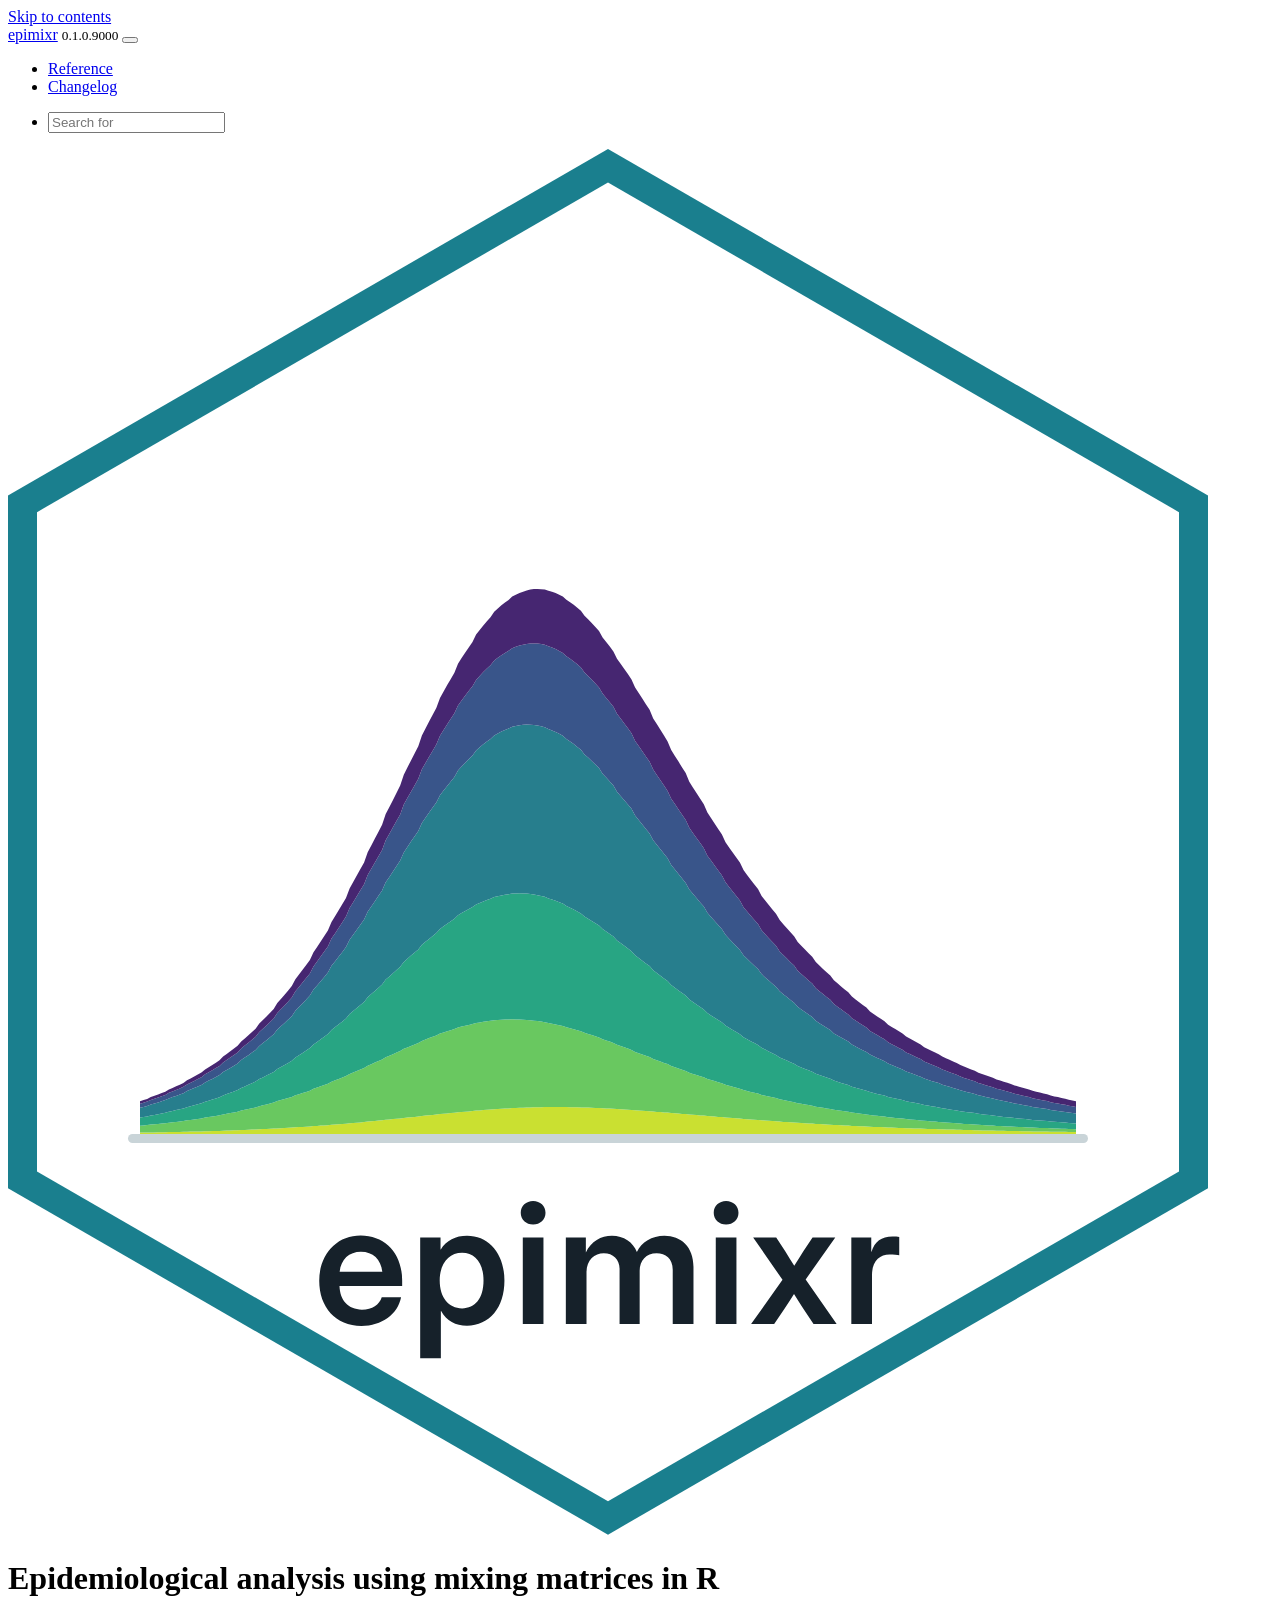
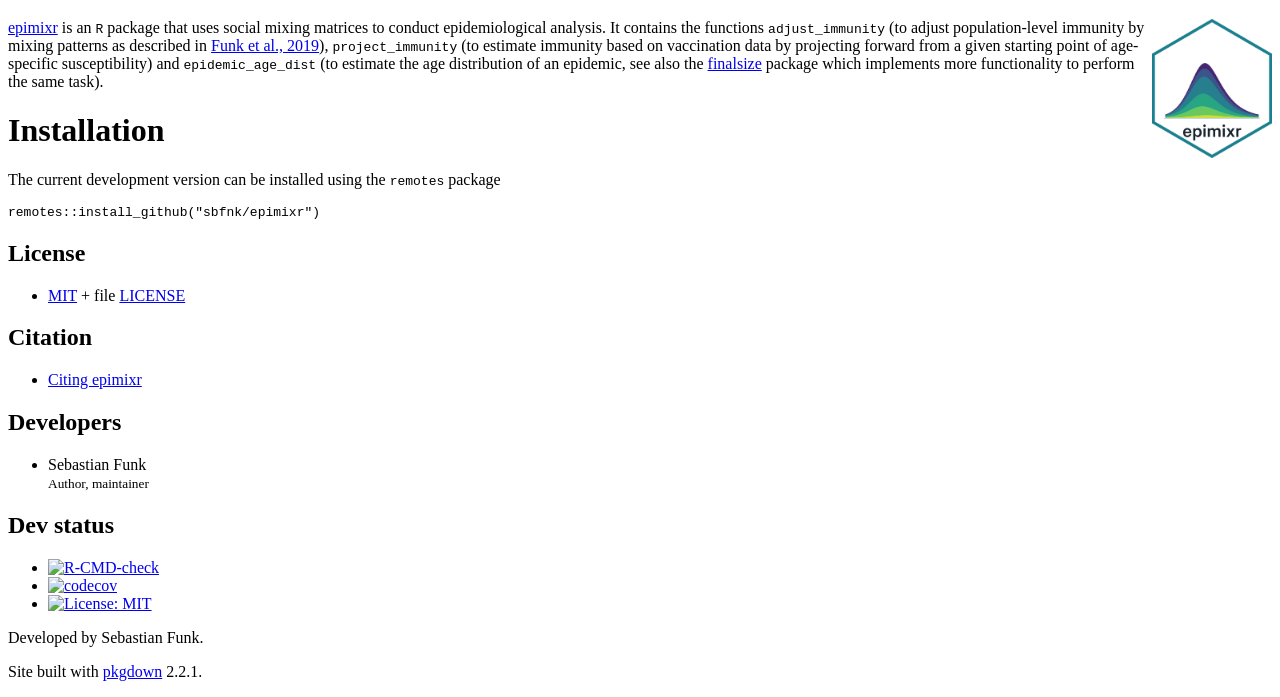
==== index.html @ e204f2f7 "Deploying to gh-pages from @ sbfnk/epimixr@2c91240f148a799f8efbf518a46b89c4b8553437 🚀" ====
<!DOCTYPE html>
<!-- Generated by pkgdown: do not edit by hand --><html lang="en">
<head>
<meta http-equiv="Content-Type" content="text/html; charset=UTF-8">
<meta charset="utf-8">
<meta http-equiv="X-UA-Compatible" content="IE=edge">
<meta name="viewport" content="width=device-width, initial-scale=1, shrink-to-fit=no">
<title>Epidemiological analysis using social mixing matrices • epimixr</title>
<script src="deps/jquery-3.6.0/jquery-3.6.0.min.js"></script><meta name="viewport" content="width=device-width, initial-scale=1, shrink-to-fit=no">
<link href="deps/bootstrap-5.3.8/bootstrap.min.css" rel="stylesheet">
<script src="deps/bootstrap-5.3.8/bootstrap.bundle.min.js"></script><link href="deps/font-awesome-6.5.2/css/all.min.css" rel="stylesheet">
<link href="deps/font-awesome-6.5.2/css/v4-shims.min.css" rel="stylesheet">
<script src="deps/headroom-0.11.0/headroom.min.js"></script><script src="deps/headroom-0.11.0/jQuery.headroom.min.js"></script><script src="deps/bootstrap-toc-1.0.1/bootstrap-toc.min.js"></script><script src="deps/clipboard.js-2.0.11/clipboard.min.js"></script><script src="deps/search-1.0.0/autocomplete.jquery.min.js"></script><script src="deps/search-1.0.0/fuse.min.js"></script><script src="deps/search-1.0.0/mark.min.js"></script><!-- pkgdown --><script src="pkgdown.js"></script><meta property="og:title" content="Epidemiological analysis using social mixing matrices">
<meta name="description" content="Provides methods to conduct epidemiological analysis using social mixing matrices, such as calculating contact-adjusted immunity levels or age distributions of epidemics.">
<meta property="og:description" content="Provides methods to conduct epidemiological analysis using social mixing matrices, such as calculating contact-adjusted immunity levels or age distributions of epidemics.">
<meta property="og:image" content="https://epiforecasts.io/epimixr/logo.svg">
</head>
<body>
    <a href="#main" class="visually-hidden-focusable">Skip to contents</a>


    <nav class="navbar navbar-expand-lg fixed-top bg-light" data-bs-theme="light" aria-label="Site navigation"><div class="container">

    <a class="navbar-brand me-2" href="index.html">epimixr</a>

    <small class="nav-text text-muted me-auto" data-bs-toggle="tooltip" data-bs-placement="bottom" title="">0.1.0.9000</small>


    <button class="navbar-toggler" type="button" data-bs-toggle="collapse" data-bs-target="#navbar" aria-controls="navbar" aria-expanded="false" aria-label="Toggle navigation">
      <span class="navbar-toggler-icon"></span>
    </button>

    <div id="navbar" class="collapse navbar-collapse ms-3">
      <ul class="navbar-nav me-auto">
<li class="nav-item"><a class="nav-link" href="reference/index.html">Reference</a></li>
<li class="nav-item"><a class="nav-link" href="news/index.html">Changelog</a></li>
      </ul>
<ul class="navbar-nav">
<li class="nav-item"><form class="form-inline" role="search">
 <input class="form-control" type="search" name="search-input" id="search-input" autocomplete="off" aria-label="Search site" placeholder="Search for" data-search-index="search.json">
</form></li>
      </ul>
</div>


  </div>
</nav><div class="container template-home">
<div class="row">
  <main id="main" class="col-md-9"><div class="section level1">
<div class="page-header">
<img src="logo.svg" class="logo" alt=""><h1 id="epidemiological-analysis-using-mixing-matrices-in-r">Epidemiological analysis using mixing matrices in R<a class="anchor" aria-label="anchor" href="#epidemiological-analysis-using-mixing-matrices-in-r"></a>
</h1>
</div>
<p><img src="reference/figures/logo.png" align="right" height="139" alt="epimixr logo"></p>
<!-- badges: start -->

<p><a href="https://github.com/sbfnk/epimixr" class="external-link">epimixr</a> is an <code>R</code> package that uses social mixing matrices to conduct epidemiological analysis. It contains the functions <code>adjust_immunity</code> (to adjust population-level immunity by mixing patterns as described in <a href="https://doi.org/10.1186/s12916-019-1413-7" class="external-link">Funk et al., 2019</a>), <code>project_immunity</code> (to estimate immunity based on vaccination data by projecting forward from a given starting point of age-specific susceptibility) and <code>epidemic_age_dist</code> (to estimate the age distribution of an epidemic, see also the <a href="https://epiverse-trace.github.io/finalsize/" class="external-link">finalsize</a> package which implements more functionality to perform the same task).</p>
</div>
<div class="section level1">
<h1 id="installation">Installation<a class="anchor" aria-label="anchor" href="#installation"></a>
</h1>
<p>The current development version can be installed using the <code>remotes</code> package</p>
<div class="sourceCode" id="cb1"><pre class="downlit sourceCode r">
<code class="sourceCode R"><span><span class="fu">remotes</span><span class="fu">::</span><span class="fu">install_github</span><span class="op">(</span><span class="st">"sbfnk/epimixr"</span><span class="op">)</span></span></code></pre></div>
</div>

  </main><aside class="col-md-3"><div class="license">
<h2 data-toc-skip>License</h2>
<ul class="list-unstyled">
<li>
<a href="https://opensource.org/licenses/mit-license.php" class="external-link">MIT</a> + file <a href="LICENSE-text.html">LICENSE</a>
</li>
</ul>
</div>


<div class="citation">
<h2 data-toc-skip>Citation</h2>
<ul class="list-unstyled">
<li><a href="authors.html#citation">Citing epimixr</a></li>
</ul>
</div>

<div class="developers">
<h2 data-toc-skip>Developers</h2>
<ul class="list-unstyled">
<li>Sebastian Funk <br><small class="roles"> Author, maintainer </small>   </li>
</ul>
</div>

<div class="dev-status">
<h2 data-toc-skip>Dev status</h2>
<ul class="list-unstyled">
<li><a href="https://github.com/sbfnk/epimixr/actions/workflows/R-CMD-check.yaml" class="external-link"><img src="https://github.com/sbfnk/epimixr/actions/workflows/R-CMD-check.yaml/badge.svg" alt="R-CMD-check"></a></li>
<li><a href="https://codecov.io/github/sbfnk/epimixr" class="external-link"><img src="https://codecov.io/github/sbfnk/epimixr/branch/main/graph/badge.svg?token=vK4TWfgYo0" alt="codecov"></a></li>
<li><a href="https://opensource.org/licenses/MIT" class="external-link"><img src="https://img.shields.io/badge/License-MIT-yellow.svg" alt="License: MIT"></a></li>
</ul>
</div>

  </aside>
</div>


    <footer><div class="pkgdown-footer-left">
  <p>Developed by Sebastian Funk.</p>
</div>

<div class="pkgdown-footer-right">
  <p>Site built with <a href="https://pkgdown.r-lib.org/" class="external-link">pkgdown</a> 2.2.1.</p>
</div>

    </footer>
</div>





  </body>
</html>
---- deps/font-awesome-6.5.2/css/v4-shims.min.css ----
/*!
 * Font Awesome Free 6.5.2 by @fontawesome - https://fontawesome.com
 * License - https://fontawesome.com/license/free (Icons: CC BY 4.0, Fonts: SIL OFL 1.1, Code: MIT License)
 * Copyright 2024 Fonticons, Inc.
 */
.fa.fa-glass:before{content:"\f000"}.fa.fa-envelope-o{font-family:"Font Awesome 6 Free";font-weight:400}.fa.fa-envelope-o:before{content:"\f0e0"}.fa.fa-star-o{font-family:"Font Awesome 6 Free";font-weight:400}.fa.fa-star-o:before{content:"\f005"}.fa.fa-close:before,.fa.fa-remove:before{content:"\f00d"}.fa.fa-gear:before{content:"\f013"}.fa.fa-trash-o{font-family:"Font Awesome 6 Free";font-weight:400}.fa.fa-trash-o:before{content:"\f2ed"}.fa.fa-home:before{content:"\f015"}.fa.fa-file-o{font-family:"Font Awesome 6 Free";font-weight:400}.fa.fa-file-o:before{content:"\f15b"}.fa.fa-clock-o{font-family:"Font Awesome 6 Free";font-weight:400}.fa.fa-clock-o:before{content:"\f017"}.fa.fa-arrow-circle-o-down{font-family:"Font Awesome 6 Free";font-weight:400}.fa.fa-arrow-circle-o-down:before{content:"\f358"}.fa.fa-arrow-circle-o-up{font-family:"Font Awesome 6 Free";font-weight:400}.fa.fa-arrow-circle-o-up:before{content:"\f35b"}.fa.fa-play-circle-o{font-family:"Font Awesome 6 Free";font-weight:400}.fa.fa-play-circle-o:before{content:"\f144"}.fa.fa-repeat:before,.fa.fa-rotate-right:before{content:"\f01e"}.fa.fa-refresh:before{content:"\f021"}.fa.fa-list-alt{font-family:"Font Awesome 6 Free";font-weight:400}.fa.fa-list-alt:before{content:"\f022"}.fa.fa-dedent:before{content:"\f03b"}.fa.fa-video-camera:before{content:"\f03d"}.fa.fa-picture-o{font-family:"Font Awesome 6 Free";font-weight:400}.fa.fa-picture-o:before{content:"\f03e"}.fa.fa-photo{font-family:"Font Awesome 6 Free";font-weight:400}.fa.fa-photo:before{content:"\f03e"}.fa.fa-image{font-family:"Font Awesome 6 Free";font-weight:400}.fa.fa-image:before{content:"\f03e"}.fa.fa-map-marker:before{content:"\f3c5"}.fa.fa-pencil-square-o{font-family:"Font Awesome 6 Free";font-weight:400}.fa.fa-pencil-square-o:before{content:"\f044"}.fa.fa-edit{font-family:"Font Awesome 6 Free";font-weight:400}.fa.fa-edit:before{content:"\f044"}.fa.fa-share-square-o:before{content:"\f14d"}.fa.fa-check-square-o{font-family:"Font Awesome 6 Free";font-weight:400}.fa.fa-check-square-o:before{content:"\f14a"}.fa.fa-arrows:before{content:"\f0b2"}.fa.fa-times-circle-o{font-family:"Font Awesome 6 Free";font-weight:400}.fa.fa-times-circle-o:before{content:"\f057"}.fa.fa-check-circle-o{font-family:"Font Awesome 6 Free";font-weight:400}.fa.fa-check-circle-o:before{content:"\f058"}.fa.fa-mail-forward:before{content:"\f064"}.fa.fa-expand:before{content:"\f424"}.fa.fa-compress:before{content:"\f422"}.fa.fa-eye,.fa.fa-eye-slash{font-family:"Font Awesome 6 Free";font-weight:400}.fa.fa-warning:before{content:"\f071"}.fa.fa-calendar:before{content:"\f073"}.fa.fa-arrows-v:before{content:"\f338"}.fa.fa-arrows-h:before{content:"\f337"}.fa.fa-bar-chart-o:before,.fa.fa-bar-chart:before{content:"\e0e3"}.fa.fa-twitter-square{font-family:"Font Awesome 6 Brands";font-weight:400}.fa.fa-twitter-square:before{content:"\f081"}.fa.fa-facebook-square{font-family:"Font Awesome 6 Brands";font-weight:400}.fa.fa-facebook-square:before{content:"\f082"}.fa.fa-gears:before{content:"\f085"}.fa.fa-thumbs-o-up{font-family:"Font Awesome 6 Free";font-weight:400}.fa.fa-thumbs-o-up:before{content:"\f164"}.fa.fa-thumbs-o-down{font-family:"Font Awesome 6 Free";font-weight:400}.fa.fa-thumbs-o-down:before{content:"\f165"}.fa.fa-heart-o{font-family:"Font Awesome 6 Free";font-weight:400}.fa.fa-heart-o:before{content:"\f004"}.fa.fa-sign-out:before{content:"\f2f5"}.fa.fa-linkedin-square{font-family:"Font Awesome 6 Brands";font-weight:400}.fa.fa-linkedin-square:before{content:"\f08c"}.fa.fa-thumb-tack:before{content:"\f08d"}.fa.fa-external-link:before{content:"\f35d"}.fa.fa-sign-in:before{content:"\f2f6"}.fa.fa-github-square{font-family:"Font Awesome 6 Brands";font-weight:400}.fa.fa-github-square:before{content:"\f092"}.fa.fa-lemon-o{font-family:"Font Awesome 6 Free";font-weight:400}.fa.fa-lemon-o:before{content:"\f094"}.fa.fa-square-o{font-family:"Font Awesome 6 Free";font-weight:400}.fa.fa-square-o:before{content:"\f0c8"}.fa.fa-bookmark-o{font-family:"Font Awesome 6 Free";font-weight:400}.fa.fa-bookmark-o:before{content:"\f02e"}.fa.fa-facebook,.fa.fa-twitter{font-family:"Font Awesome 6 Brands";font-weight:400}.fa.fa-facebook:before{content:"\f39e"}.fa.fa-facebook-f{font-family:"Font Awesome 6 Brands";font-weight:400}.fa.fa-facebook-f:before{content:"\f39e"}.fa.fa-github{font-family:"Font Awesome 6 Brands";font-weight:400}.fa.fa-credit-card{font-family:"Font Awesome 6 Free";font-weight:400}.fa.fa-feed:before{content:"\f09e"}.fa.fa-hdd-o{font-family:"Font Awesome 6 Free";font-weight:400}.fa.fa-hdd-o:before{content:"\f0a0"}.fa.fa-hand-o-right{font-family:"Font Awesome 6 Free";font-weight:400}.fa.fa-hand-o-right:before{content:"\f0a4"}.fa.fa-hand-o-left{font-family:"Font Awesome 6 Free";font-weight:400}.fa.fa-hand-o-left:before{content:"\f0a5"}.fa.fa-hand-o-up{font-family:"Font Awesome 6 Free";font-weight:400}.fa.fa-hand-o-up:before{content:"\f0a6"}.fa.fa-hand-o-down{font-family:"Font Awesome 6 Free";font-weight:400}.fa.fa-hand-o-down:before{content:"\f0a7"}.fa.fa-globe:before{content:"\f57d"}.fa.fa-tasks:before{content:"\f828"}.fa.fa-arrows-alt:before{content:"\f31e"}.fa.fa-group:before{content:"\f0c0"}.fa.fa-chain:before{content:"\f0c1"}.fa.fa-cut:before{content:"\f0c4"}.fa.fa-files-o{font-family:"Font Awesome 6 Free";font-weight:400}.fa.fa-files-o:before{content:"\f0c5"}.fa.fa-floppy-o{font-family:"Font Awesome 6 Free";font-weight:400}.fa.fa-floppy-o:before{content:"\f0c7"}.fa.fa-save{font-family:"Font Awesome 6 Free";font-weight:400}.fa.fa-save:before{content:"\f0c7"}.fa.fa-navicon:before,.fa.fa-reorder:before{content:"\f0c9"}.fa.fa-magic:before{content:"\e2ca"}.fa.fa-pinterest,.fa.fa-pinterest-square{font-family:"Font Awesome 6 Brands";font-weight:400}.fa.fa-pinterest-square:before{content:"\f0d3"}.fa.fa-google-plus-square{font-family:"Font Awesome 6 Brands";font-weight:400}.fa.fa-google-plus-square:before{content:"\f0d4"}.fa.fa-google-plus{font-family:"Font Awesome 6 Brands";font-weight:400}.fa.fa-google-plus:before{content:"\f0d5"}.fa.fa-money:before{content:"\f3d1"}.fa.fa-unsorted:before{content:"\f0dc"}.fa.fa-sort-desc:before{content:"\f0dd"}.fa.fa-sort-asc:before{content:"\f0de"}.fa.fa-linkedin{font-family:"Font Awesome 6 Brands";font-weight:400}.fa.fa-linkedin:before{content:"\f0e1"}.fa.fa-rotate-left:before{content:"\f0e2"}.fa.fa-legal:before{content:"\f0e3"}.fa.fa-dashboard:before,.fa.fa-tachometer:before{content:"\f625"}.fa.fa-comment-o{font-family:"Font Awesome 6 Free";font-weight:400}.fa.fa-comment-o:before{content:"\f075"}.fa.fa-comments-o{font-family:"Font Awesome 6 Free";font-weight:400}.fa.fa-comments-o:before{content:"\f086"}.fa.fa-flash:before{content:"\f0e7"}.fa.fa-clipboard:before{content:"\f0ea"}.fa.fa-lightbulb-o{font-family:"Font Awesome 6 Free";font-weight:400}.fa.fa-lightbulb-o:before{content:"\f0eb"}.fa.fa-exchange:before{content:"\f362"}.fa.fa-cloud-download:before{content:"\f0ed"}.fa.fa-cloud-upload:before{content:"\f0ee"}.fa.fa-bell-o{font-family:"Font Awesome 6 Free";font-weight:400}.fa.fa-bell-o:before{content:"\f0f3"}.fa.fa-cutlery:before{content:"\f2e7"}.fa.fa-file-text-o{font-family:"Font Awesome 6 Free";font-weight:400}.fa.fa-file-text-o:before{content:"\f15c"}.fa.fa-building-o{font-family:"Font Awesome 6 Free";font-weight:400}.fa.fa-building-o:before{content:"\f1ad"}.fa.fa-hospital-o{font-family:"Font Awesome 6 Free";font-weight:400}.fa.fa-hospital-o:before{content:"\f0f8"}.fa.fa-tablet:before{content:"\f3fa"}.fa.fa-mobile-phone:before,.fa.fa-mobile:before{content:"\f3cd"}.fa.fa-circle-o{font-family:"Font Awesome 6 Free";font-weight:400}.fa.fa-circle-o:before{content:"\f111"}.fa.fa-mail-reply:before{content:"\f3e5"}.fa.fa-github-alt{font-family:"Font Awesome 6 Brands";font-weight:400}.fa.fa-folder-o{font-family:"Font Awesome 6 Free";font-weight:400}.fa.fa-folder-o:before{content:"\f07b"}.fa.fa-folder-open-o{font-family:"Font Awesome 6 Free";font-weight:400}.fa.fa-folder-open-o:before{content:"\f07c"}.fa.fa-smile-o{font-family:"Font Awesome 6 Free";font-weight:400}.fa.fa-smile-o:before{content:"\f118"}.fa.fa-frown-o{font-family:"Font Awesome 6 Free";font-weight:400}.fa.fa-frown-o:before{content:"\f119"}.fa.fa-meh-o{font-family:"Font Awesome 6 Free";font-weight:400}.fa.fa-meh-o:before{content:"\f11a"}.fa.fa-keyboard-o{font-family:"Font Awesome 6 Free";font-weight:400}.fa.fa-keyboard-o:before{content:"\f11c"}.fa.fa-flag-o{font-family:"Font Awesome 6 Free";font-weight:400}.fa.fa-flag-o:before{content:"\f024"}.fa.fa-mail-reply-all:before{content:"\f122"}.fa.fa-star-half-o{font-family:"Font Awesome 6 Free";font-weight:400}.fa.fa-star-half-o:before{content:"\f5c0"}.fa.fa-star-half-empty{font-family:"Font Awesome 6 Free";font-weight:400}.fa.fa-star-half-empty:before{content:"\f5c0"}.fa.fa-star-half-full{font-family:"Font Awesome 6 Free";font-weight:400}.fa.fa-star-half-full:before{content:"\f5c0"}.fa.fa-code-fork:before{content:"\f126"}.fa.fa-chain-broken:before,.fa.fa-unlink:before{content:"\f127"}.fa.fa-calendar-o{font-family:"Font Awesome 6 Free";font-weight:400}.fa.fa-calendar-o:before{content:"\f133"}.fa.fa-css3,.fa.fa-html5,.fa.fa-maxcdn{font-family:"Font Awesome 6 Brands";font-weight:400}.fa.fa-unlock-alt:before{content:"\f09c"}.fa.fa-minus-square-o{font-family:"Font Awesome 6 Free";font-weight:400}.fa.fa-minus-square-o:before{content:"\f146"}.fa.fa-level-up:before{content:"\f3bf"}.fa.fa-level-down:before{content:"\f3be"}.fa.fa-pencil-square:before{content:"\f14b"}.fa.fa-external-link-square:before{content:"\f360"}.fa.fa-compass{font-family:"Font Awesome 6 Free";font-weight:400}.fa.fa-caret-square-o-down{font-family:"Font Awesome 6 Free";font-weight:400}.fa.fa-caret-square-o-down:before{content:"\f150"}.fa.fa-toggle-down{font-family:"Font Awesome 6 Free";font-weight:400}.fa.fa-toggle-down:before{content:"\f150"}.fa.fa-caret-square-o-up{font-family:"Font Awesome 6 Free";font-weight:400}.fa.fa-caret-square-o-up:before{content:"\f151"}.fa.fa-toggle-up{font-family:"Font Awesome 6 Free";font-weight:400}.fa.fa-toggle-up:before{content:"\f151"}.fa.fa-caret-square-o-right{font-family:"Font Awesome 6 Free";font-weight:400}.fa.fa-caret-square-o-right:before{content:"\f152"}.fa.fa-toggle-right{font-family:"Font Awesome 6 Free";font-weight:400}.fa.fa-toggle-right:before{content:"\f152"}.fa.fa-eur:before,.fa.fa-euro:before{content:"\f153"}.fa.fa-gbp:before{content:"\f154"}.fa.fa-dollar:before,.fa.fa-usd:before{content:"\24"}.fa.fa-inr:before,.fa.fa-rupee:before{content:"\e1bc"}.fa.fa-cny:before,.fa.fa-jpy:before,.fa.fa-rmb:before,.fa.fa-yen:before{content:"\f157"}.fa.fa-rouble:before,.fa.fa-rub:before,.fa.fa-ruble:before{content:"\f158"}.fa.fa-krw:before,.fa.fa-won:before{content:"\f159"}.fa.fa-bitcoin,.fa.fa-btc{font-family:"Font Awesome 6 Brands";font-weight:400}.fa.fa-bitcoin:before{content:"\f15a"}.fa.fa-file-text:before{content:"\f15c"}.fa.fa-sort-alpha-asc:before{content:"\f15d"}.fa.fa-sort-alpha-desc:before{content:"\f881"}.fa.fa-sort-amount-asc:before{content:"\f884"}.fa.fa-sort-amount-desc:before{content:"\f160"}.fa.fa-sort-numeric-asc:before{content:"\f162"}.fa.fa-sort-numeric-desc:before{content:"\f886"}.fa.fa-youtube-square{font-family:"Font Awesome 6 Brands";font-weight:400}.fa.fa-youtube-square:before{content:"\f431"}.fa.fa-xing,.fa.fa-xing-square,.fa.fa-youtube{font-family:"Font Awesome 6 Brands";font-weight:400}.fa.fa-xing-square:before{content:"\f169"}.fa.fa-youtube-play{font-family:"Font Awesome 6 Brands";font-weight:400}.fa.fa-youtube-play:before{content:"\f167"}.fa.fa-adn,.fa.fa-bitbucket,.fa.fa-bitbucket-square,.fa.fa-dropbox,.fa.fa-flickr,.fa.fa-instagram,.fa.fa-stack-overflow{font-family:"Font Awesome 6 Brands";font-weight:400}.fa.fa-bitbucket-square:before{content:"\f171"}.fa.fa-tumblr,.fa.fa-tumblr-square{font-family:"Font Awesome 6 Brands";font-weight:400}.fa.fa-tumblr-square:before{content:"\f174"}.fa.fa-long-arrow-down:before{content:"\f309"}.fa.fa-long-arrow-up:before{content:"\f30c"}.fa.fa-long-arrow-left:before{content:"\f30a"}.fa.fa-long-arrow-right:before{content:"\f30b"}.fa.fa-android,.fa.fa-apple,.fa.fa-dribbble,.fa.fa-foursquare,.fa.fa-gittip,.fa.fa-gratipay,.fa.fa-linux,.fa.fa-skype,.fa.fa-trello,.fa.fa-windows{font-family:"Font Awesome 6 Brands";font-weight:400}.fa.fa-gittip:before{content:"\f184"}.fa.fa-sun-o{font-family:"Font Awesome 6 Free";font-weight:400}.fa.fa-sun-o:before{content:"\f185"}.fa.fa-moon-o{font-family:"Font Awesome 6 Free";font-weight:400}.fa.fa-moon-o:before{content:"\f186"}.fa.fa-pagelines,.fa.fa-renren,.fa.fa-stack-exchange,.fa.fa-vk,.fa.fa-weibo{font-family:"Font Awesome 6 Brands";font-weight:400}.fa.fa-arrow-circle-o-right{font-family:"Font Awesome 6 Free";font-weight:400}.fa.fa-arrow-circle-o-right:before{content:"\f35a"}.fa.fa-arrow-circle-o-left{font-family:"Font Awesome 6 Free";font-weight:400}.fa.fa-arrow-circle-o-left:before{content:"\f359"}.fa.fa-caret-square-o-left{font-family:"Font Awesome 6 Free";font-weight:400}.fa.fa-caret-square-o-left:before{content:"\f191"}.fa.fa-toggle-left{font-family:"Font Awesome 6 Free";font-weight:400}.fa.fa-toggle-left:before{content:"\f191"}.fa.fa-dot-circle-o{font-family:"Font Awesome 6 Free";font-weight:400}.fa.fa-dot-circle-o:before{content:"\f192"}.fa.fa-vimeo-square{font-family:"Font Awesome 6 Brands";font-weight:400}.fa.fa-vimeo-square:before{content:"\f194"}.fa.fa-try:before,.fa.fa-turkish-lira:before{content:"\e2bb"}.fa.fa-plus-square-o{font-family:"Font Awesome 6 Free";font-weight:400}.fa.fa-plus-square-o:before{content:"\f0fe"}.fa.fa-openid,.fa.fa-slack,.fa.fa-wordpress{font-family:"Font Awesome 6 Brands";font-weight:400}.fa.fa-bank:before,.fa.fa-institution:before{content:"\f19c"}.fa.fa-mortar-board:before{content:"\f19d"}.fa.fa-google,.fa.fa-reddit,.fa.fa-reddit-square,.fa.fa-yahoo{font-family:"Font Awesome 6 Brands";font-weight:400}.fa.fa-reddit-square:before{content:"\f1a2"}.fa.fa-behance,.fa.fa-behance-square,.fa.fa-delicious,.fa.fa-digg,.fa.fa-drupal,.fa.fa-joomla,.fa.fa-pied-piper-alt,.fa.fa-pied-piper-pp,.fa.fa-stumbleupon,.fa.fa-stumbleupon-circle{font-family:"Font Awesome 6 Brands";font-weight:400}.fa.fa-behance-square:before{content:"\f1b5"}.fa.fa-steam,.fa.fa-steam-square{font-family:"Font Awesome 6 Brands";font-weight:400}.fa.fa-steam-square:before{content:"\f1b7"}.fa.fa-automobile:before{content:"\f1b9"}.fa.fa-cab:before{content:"\f1ba"}.fa.fa-deviantart,.fa.fa-soundcloud,.fa.fa-spotify{font-family:"Font Awesome 6 Brands";font-weight:400}.fa.fa-file-pdf-o{font-family:"Font Awesome 6 Free";font-weight:400}.fa.fa-file-pdf-o:before{content:"\f1c1"}.fa.fa-file-word-o{font-family:"Font Awesome 6 Free";font-weight:400}.fa.fa-file-word-o:before{content:"\f1c2"}.fa.fa-file-excel-o{font-family:"Font Awesome 6 Free";font-weight:400}.fa.fa-file-excel-o:before{content:"\f1c3"}.fa.fa-file-powerpoint-o{font-family:"Font Awesome 6 Free";font-weight:400}.fa.fa-file-powerpoint-o:before{content:"\f1c4"}.fa.fa-file-image-o{font-family:"Font Awesome 6 Free";font-weight:400}.fa.fa-file-image-o:before{content:"\f1c5"}.fa.fa-file-photo-o{font-family:"Font Awesome 6 Free";font-weight:400}.fa.fa-file-photo-o:before{content:"\f1c5"}.fa.fa-file-picture-o{font-family:"Font Awesome 6 Free";font-weight:400}.fa.fa-file-picture-o:before{content:"\f1c5"}.fa.fa-file-archive-o{font-family:"Font Awesome 6 Free";font-weight:400}.fa.fa-file-archive-o:before{content:"\f1c6"}.fa.fa-file-zip-o{font-family:"Font Awesome 6 Free";font-weight:400}.fa.fa-file-zip-o:before{content:"\f1c6"}.fa.fa-file-audio-o{font-family:"Font Awesome 6 Free";font-weight:400}.fa.fa-file-audio-o:before{content:"\f1c7"}.fa.fa-file-sound-o{font-family:"Font Awesome 6 Free";font-weight:400}.fa.fa-file-sound-o:before{content:"\f1c7"}.fa.fa-file-video-o{font-family:"Font Awesome 6 Free";font-weight:400}.fa.fa-file-video-o:before{content:"\f1c8"}.fa.fa-file-movie-o{font-family:"Font Awesome 6 Free";font-weight:400}.fa.fa-file-movie-o:before{content:"\f1c8"}.fa.fa-file-code-o{font-family:"Font Awesome 6 Free";font-weight:400}.fa.fa-file-code-o:before{content:"\f1c9"}.fa.fa-codepen,.fa.fa-jsfiddle,.fa.fa-vine{font-family:"Font Awesome 6 Brands";font-weight:400}.fa.fa-life-bouy:before,.fa.fa-life-buoy:before,.fa.fa-life-saver:before,.fa.fa-support:before{content:"\f1cd"}.fa.fa-circle-o-notch:before{content:"\f1ce"}.fa.fa-ra,.fa.fa-rebel{font-family:"Font Awesome 6 Brands";font-weight:400}.fa.fa-ra:before{content:"\f1d0"}.fa.fa-resistance{font-family:"Font Awesome 6 Brands";font-weight:400}.fa.fa-resistance:before{content:"\f1d0"}.fa.fa-empire,.fa.fa-ge{font-family:"Font Awesome 6 Brands";font-weight:400}.fa.fa-ge:before{content:"\f1d1"}.fa.fa-git-square{font-family:"Font Awesome 6 Brands";font-weight:400}.fa.fa-git-square:before{content:"\f1d2"}.fa.fa-git,.fa.fa-hacker-news,.fa.fa-y-combinator-square{font-family:"Font Awesome 6 Brands";font-weight:400}.fa.fa-y-combinator-square:before{content:"\f1d4"}.fa.fa-yc-square{font-family:"Font Awesome 6 Brands";font-weight:400}.fa.fa-yc-square:before{content:"\f1d4"}.fa.fa-qq,.fa.fa-tencent-weibo,.fa.fa-wechat,.fa.fa-weixin{font-family:"Font Awesome 6 Brands";font-weight:400}.fa.fa-wechat:before{content:"\f1d7"}.fa.fa-send:before{content:"\f1d8"}.fa.fa-paper-plane-o{font-family:"Font Awesome 6 Free";font-weight:400}.fa.fa-paper-plane-o:before{content:"\f1d8"}.fa.fa-send-o{font-family:"Font Awesome 6 Free";font-weight:400}.fa.fa-send-o:before{content:"\f1d8"}.fa.fa-circle-thin{font-family:"Font Awesome 6 Free";font-weight:400}.fa.fa-circle-thin:before{content:"\f111"}.fa.fa-header:before{content:"\f1dc"}.fa.fa-futbol-o{font-family:"Font Awesome 6 Free";font-weight:400}.fa.fa-futbol-o:before{content:"\f1e3"}.fa.fa-soccer-ball-o{font-family:"Font Awesome 6 Free";font-weight:400}.fa.fa-soccer-ball-o:before{content:"\f1e3"}.fa.fa-slideshare,.fa.fa-twitch,.fa.fa-yelp{font-family:"Font Awesome 6 Brands";font-weight:400}.fa.fa-newspaper-o{font-family:"Font Awesome 6 Free";font-weight:400}.fa.fa-newspaper-o:before{content:"\f1ea"}.fa.fa-cc-amex,.fa.fa-cc-discover,.fa.fa-cc-mastercard,.fa.fa-cc-paypal,.fa.fa-cc-stripe,.fa.fa-cc-visa,.fa.fa-google-wallet,.fa.fa-paypal{font-family:"Font Awesome 6 Brands";font-weight:400}.fa.fa-bell-slash-o{font-family:"Font Awesome 6 Free";font-weight:400}.fa.fa-bell-slash-o:before{content:"\f1f6"}.fa.fa-trash:before{content:"\f2ed"}.fa.fa-copyright{font-family:"Font Awesome 6 Free";font-weight:400}.fa.fa-eyedropper:before{content:"\f1fb"}.fa.fa-area-chart:before{content:"\f1fe"}.fa.fa-pie-chart:before{content:"\f200"}.fa.fa-line-chart:before{content:"\f201"}.fa.fa-lastfm,.fa.fa-lastfm-square{font-family:"Font Awesome 6 Brands";font-weight:400}.fa.fa-lastfm-square:before{content:"\f203"}.fa.fa-angellist,.fa.fa-ioxhost{font-family:"Font Awesome 6 Brands";font-weight:400}.fa.fa-cc{font-family:"Font Awesome 6 Free";font-weight:400}.fa.fa-cc:before{content:"\f20a"}.fa.fa-ils:before,.fa.fa-shekel:before,.fa.fa-sheqel:before{content:"\f20b"}.fa.fa-buysellads,.fa.fa-connectdevelop,.fa.fa-dashcube,.fa.fa-forumbee,.fa.fa-leanpub,.fa.fa-sellsy,.fa.fa-shirtsinbulk,.fa.fa-simplybuilt,.fa.fa-skyatlas{font-family:"Font Awesome 6 Brands";font-weight:400}.fa.fa-diamond{font-family:"Font Awesome 6 Free";font-weight:400}.fa.fa-diamond:before{content:"\f3a5"}.fa.fa-intersex:before,.fa.fa-transgender:before{content:"\f224"}.fa.fa-transgender-alt:before{content:"\f225"}.fa.fa-facebook-official{font-family:"Font Awesome 6 Brands";font-weight:400}.fa.fa-facebook-official:before{content:"\f09a"}.fa.fa-pinterest-p,.fa.fa-whatsapp{font-family:"Font Awesome 6 Brands";font-weight:400}.fa.fa-hotel:before{content:"\f236"}.fa.fa-medium,.fa.fa-viacoin,.fa.fa-y-combinator,.fa.fa-yc{font-family:"Font Awesome 6 Brands";font-weight:400}.fa.fa-yc:before{content:"\f23b"}.fa.fa-expeditedssl,.fa.fa-opencart,.fa.fa-optin-monster{font-family:"Font Awesome 6 Brands";font-weight:400}.fa.fa-battery-4:before,.fa.fa-battery:before{content:"\f240"}.fa.fa-battery-3:before{content:"\f241"}.fa.fa-battery-2:before{content:"\f242"}.fa.fa-battery-1:before{content:"\f243"}.fa.fa-battery-0:before{content:"\f244"}.fa.fa-object-group,.fa.fa-object-ungroup,.fa.fa-sticky-note-o{font-family:"Font Awesome 6 Free";font-weight:400}.fa.fa-sticky-note-o:before{content:"\f249"}.fa.fa-cc-diners-club,.fa.fa-cc-jcb{font-family:"Font Awesome 6 Brands";font-weight:400}.fa.fa-clone{font-family:"Font Awesome 6 Free";font-weight:400}.fa.fa-hourglass-o:before{content:"\f254"}.fa.fa-hourglass-1:before{content:"\f251"}.fa.fa-hourglass-2:before{content:"\f252"}.fa.fa-hourglass-3:before{content:"\f253"}.fa.fa-hand-rock-o{font-family:"Font Awesome 6 Free";font-weight:400}.fa.fa-hand-rock-o:before{content:"\f255"}.fa.fa-hand-grab-o{font-family:"Font Awesome 6 Free";font-weight:400}.fa.fa-hand-grab-o:before{content:"\f255"}.fa.fa-hand-paper-o{font-family:"Font Awesome 6 Free";font-weight:400}.fa.fa-hand-paper-o:before{content:"\f256"}.fa.fa-hand-stop-o{font-family:"Font Awesome 6 Free";font-weight:400}.fa.fa-hand-stop-o:before{content:"\f256"}.fa.fa-hand-scissors-o{font-family:"Font Awesome 6 Free";font-weight:400}.fa.fa-hand-scissors-o:before{content:"\f257"}.fa.fa-hand-lizard-o{font-family:"Font Awesome 6 Free";font-weight:400}.fa.fa-hand-lizard-o:before{content:"\f258"}.fa.fa-hand-spock-o{font-family:"Font Awesome 6 Free";font-weight:400}.fa.fa-hand-spock-o:before{content:"\f259"}.fa.fa-hand-pointer-o{font-family:"Font Awesome 6 Free";font-weight:400}.fa.fa-hand-pointer-o:before{content:"\f25a"}.fa.fa-hand-peace-o{font-family:"Font Awesome 6 Free";font-weight:400}.fa.fa-hand-peace-o:before{content:"\f25b"}.fa.fa-registered{font-family:"Font Awesome 6 Free";font-weight:400}.fa.fa-creative-commons,.fa.fa-gg,.fa.fa-gg-circle,.fa.fa-odnoklassniki,.fa.fa-odnoklassniki-square{font-family:"Font Awesome 6 Brands";font-weight:400}.fa.fa-odnoklassniki-square:before{content:"\f264"}.fa.fa-chrome,.fa.fa-firefox,.fa.fa-get-pocket,.fa.fa-internet-explorer,.fa.fa-opera,.fa.fa-safari,.fa.fa-wikipedia-w{font-family:"Font Awesome 6 Brands";font-weight:400}.fa.fa-television:before{content:"\f26c"}.fa.fa-500px,.fa.fa-amazon,.fa.fa-contao{font-family:"Font Awesome 6 Brands";font-weight:400}.fa.fa-calendar-plus-o{font-family:"Font Awesome 6 Free";font-weight:400}.fa.fa-calendar-plus-o:before{content:"\f271"}.fa.fa-calendar-minus-o{font-family:"Font Awesome 6 Free";font-weight:400}.fa.fa-calendar-minus-o:before{content:"\f272"}.fa.fa-calendar-times-o{font-family:"Font Awesome 6 Free";font-weight:400}.fa.fa-calendar-times-o:before{content:"\f273"}.fa.fa-calendar-check-o{font-family:"Font Awesome 6 Free";font-weight:400}.fa.fa-calendar-check-o:before{content:"\f274"}.fa.fa-map-o{font-family:"Font Awesome 6 Free";font-weight:400}.fa.fa-map-o:before{content:"\f279"}.fa.fa-commenting:before{content:"\f4ad"}.fa.fa-commenting-o{font-family:"Font Awesome 6 Free";font-weight:400}.fa.fa-commenting-o:before{content:"\f4ad"}.fa.fa-houzz,.fa.fa-vimeo{font-family:"Font Awesome 6 Brands";font-weight:400}.fa.fa-vimeo:before{content:"\f27d"}.fa.fa-black-tie,.fa.fa-edge,.fa.fa-fonticons,.fa.fa-reddit-alien{font-family:"Font Awesome 6 Brands";font-weight:400}.fa.fa-credit-card-alt:before{content:"\f09d"}.fa.fa-codiepie,.fa.fa-fort-awesome,.fa.fa-mixcloud,.fa.fa-modx,.fa.fa-product-hunt,.fa.fa-scribd,.fa.fa-usb{font-family:"Font Awesome 6 Brands";font-weight:400}.fa.fa-pause-circle-o{font-family:"Font Awesome 6 Free";font-weight:400}.fa.fa-pause-circle-o:before{content:"\f28b"}.fa.fa-stop-circle-o{font-family:"Font Awesome 6 Free";font-weight:400}.fa.fa-stop-circle-o:before{content:"\f28d"}.fa.fa-bluetooth,.fa.fa-bluetooth-b,.fa.fa-envira,.fa.fa-gitlab,.fa.fa-wheelchair-alt,.fa.fa-wpbeginner,.fa.fa-wpforms{font-family:"Font Awesome 6 Brands";font-weight:400}.fa.fa-wheelchair-alt:before{content:"\f368"}.fa.fa-question-circle-o{font-family:"Font Awesome 6 Free";font-weight:400}.fa.fa-question-circle-o:before{content:"\f059"}.fa.fa-volume-control-phone:before{content:"\f2a0"}.fa.fa-asl-interpreting:before{content:"\f2a3"}.fa.fa-deafness:before,.fa.fa-hard-of-hearing:before{content:"\f2a4"}.fa.fa-glide,.fa.fa-glide-g{font-family:"Font Awesome 6 Brands";font-weight:400}.fa.fa-signing:before{content:"\f2a7"}.fa.fa-viadeo,.fa.fa-viadeo-square{font-family:"Font Awesome 6 Brands";font-weight:400}.fa.fa-viadeo-square:before{content:"\f2aa"}.fa.fa-snapchat,.fa.fa-snapchat-ghost{font-family:"Font Awesome 6 Brands";font-weight:400}.fa.fa-snapchat-ghost:before{content:"\f2ab"}.fa.fa-snapchat-square{font-family:"Font Awesome 6 Brands";font-weight:400}.fa.fa-snapchat-square:before{content:"\f2ad"}.fa.fa-first-order,.fa.fa-google-plus-official,.fa.fa-pied-piper,.fa.fa-themeisle,.fa.fa-yoast{font-family:"Font Awesome 6 Brands";font-weight:400}.fa.fa-google-plus-official:before{content:"\f2b3"}.fa.fa-google-plus-circle{font-family:"Font Awesome 6 Brands";font-weight:400}.fa.fa-google-plus-circle:before{content:"\f2b3"}.fa.fa-fa,.fa.fa-font-awesome{font-family:"Font Awesome 6 Brands";font-weight:400}.fa.fa-fa:before{content:"\f2b4"}.fa.fa-handshake-o{font-family:"Font Awesome 6 Free";font-weight:400}.fa.fa-handshake-o:before{content:"\f2b5"}.fa.fa-envelope-open-o{font-family:"Font Awesome 6 Free";font-weight:400}.fa.fa-envelope-open-o:before{content:"\f2b6"}.fa.fa-linode{font-family:"Font Awesome 6 Brands";font-weight:400}.fa.fa-address-book-o{font-family:"Font Awesome 6 Free";font-weight:400}.fa.fa-address-book-o:before{content:"\f2b9"}.fa.fa-vcard:before{content:"\f2bb"}.fa.fa-address-card-o{font-family:"Font Awesome 6 Free";font-weight:400}.fa.fa-address-card-o:before{content:"\f2bb"}.fa.fa-vcard-o{font-family:"Font Awesome 6 Free";font-weight:400}.fa.fa-vcard-o:before{content:"\f2bb"}.fa.fa-user-circle-o{font-family:"Font Awesome 6 Free";font-weight:400}.fa.fa-user-circle-o:before{content:"\f2bd"}.fa.fa-user-o{font-family:"Font Awesome 6 Free";font-weight:400}.fa.fa-user-o:before{content:"\f007"}.fa.fa-id-badge{font-family:"Font Awesome 6 Free";font-weight:400}.fa.fa-drivers-license:before{content:"\f2c2"}.fa.fa-id-card-o{font-family:"Font Awesome 6 Free";font-weight:400}.fa.fa-id-card-o:before{content:"\f2c2"}.fa.fa-drivers-license-o{font-family:"Font Awesome 6 Free";font-weight:400}.fa.fa-drivers-license-o:before{content:"\f2c2"}.fa.fa-free-code-camp,.fa.fa-quora,.fa.fa-telegram{font-family:"Font Awesome 6 Brands";font-weight:400}.fa.fa-thermometer-4:before,.fa.fa-thermometer:before{content:"\f2c7"}.fa.fa-thermometer-3:before{content:"\f2c8"}.fa.fa-thermometer-2:before{content:"\f2c9"}.fa.fa-thermometer-1:before{content:"\f2ca"}.fa.fa-thermometer-0:before{content:"\f2cb"}.fa.fa-bathtub:before,.fa.fa-s15:before{content:"\f2cd"}.fa.fa-window-maximize,.fa.fa-window-restore{font-family:"Font Awesome 6 Free";font-weight:400}.fa.fa-times-rectangle:before{content:"\f410"}.fa.fa-window-close-o{font-family:"Font Awesome 6 Free";font-weight:400}.fa.fa-window-close-o:before{content:"\f410"}.fa.fa-times-rectangle-o{font-family:"Font Awesome 6 Free";font-weight:400}.fa.fa-times-rectangle-o:before{content:"\f410"}.fa.fa-bandcamp,.fa.fa-eercast,.fa.fa-etsy,.fa.fa-grav,.fa.fa-imdb,.fa.fa-ravelry{font-family:"Font Awesome 6 Brands";font-weight:400}.fa.fa-eercast:before{content:"\f2da"}.fa.fa-snowflake-o{font-family:"Font Awesome 6 Free";font-weight:400}.fa.fa-snowflake-o:before{content:"\f2dc"}.fa.fa-meetup,.fa.fa-superpowers,.fa.fa-wpexplorer{font-family:"Font Awesome 6 Brands";font-weight:400}
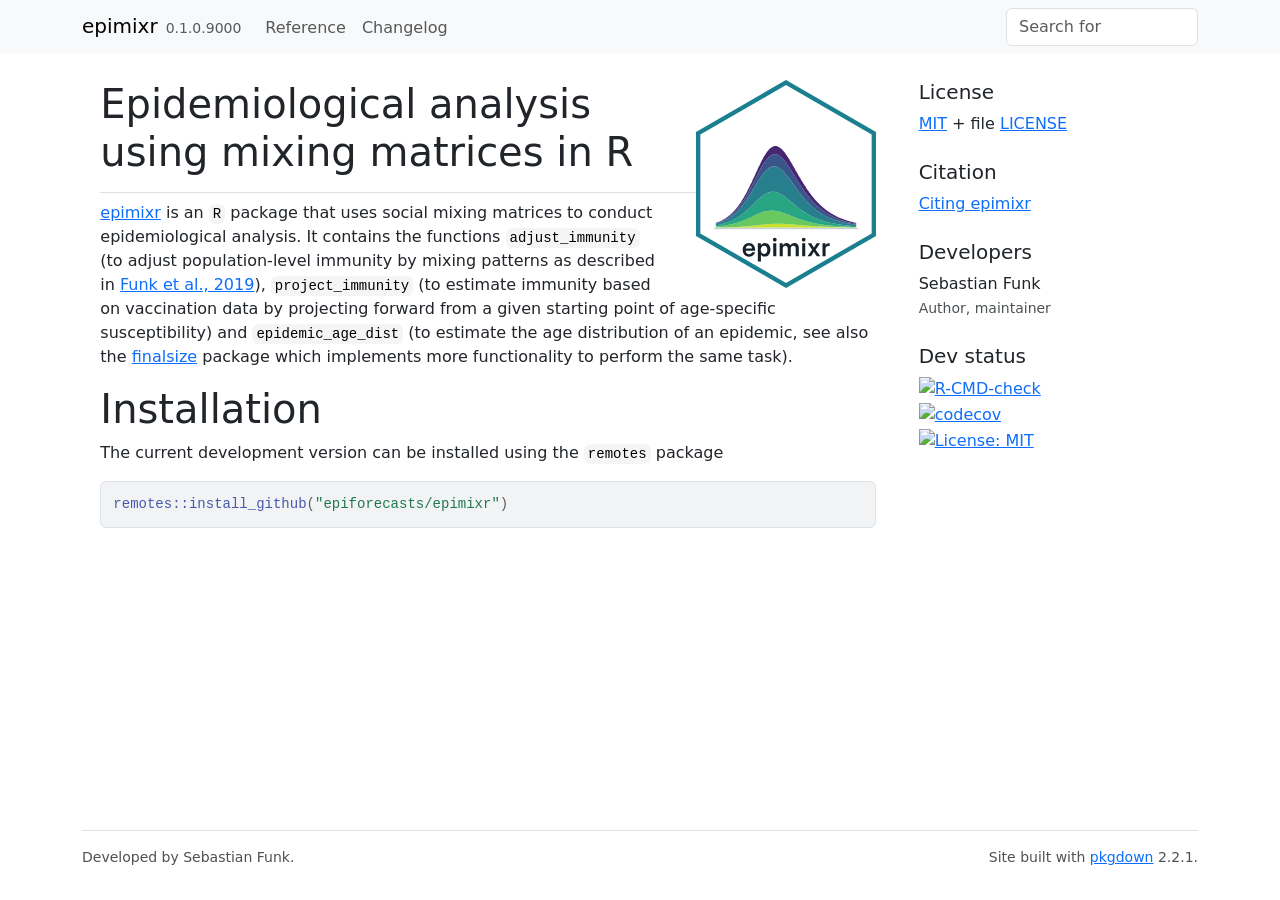
==== commit e551bab4: "Deploying to gh-pages from @ epiforecasts/epimixr@4c455da544014a4401e6cda50227d2e1470d2846 🚀" ====
--- a/index.html
+++ b/index.html
@@ -48,20 +48,19 @@
 <div class="row">
   <main id="main" class="col-md-9"><div class="section level1">
 <div class="page-header">
-<img src="logo.svg" class="logo" alt=""><h1 id="epidemiological-analysis-using-mixing-matrices-in-r">Epidemiological analysis using mixing matrices in R<a class="anchor" aria-label="anchor" href="#epidemiological-analysis-using-mixing-matrices-in-r"></a>
+<img src="logo.svg" class="logo" alt=""><h1 id="epidemiological-analysis-using-mixing-matrices-in-r-">Epidemiological analysis using mixing matrices in R <a class="anchor" aria-label="anchor" href="#epidemiological-analysis-using-mixing-matrices-in-r-"></a>
 </h1>
 </div>
-<p><img src="reference/figures/logo.png" align="right" height="139" alt="epimixr logo"></p>
 <!-- badges: start -->
 
-<p><a href="https://github.com/sbfnk/epimixr" class="external-link">epimixr</a> is an <code>R</code> package that uses social mixing matrices to conduct epidemiological analysis. It contains the functions <code>adjust_immunity</code> (to adjust population-level immunity by mixing patterns as described in <a href="https://doi.org/10.1186/s12916-019-1413-7" class="external-link">Funk et al., 2019</a>), <code>project_immunity</code> (to estimate immunity based on vaccination data by projecting forward from a given starting point of age-specific susceptibility) and <code>epidemic_age_dist</code> (to estimate the age distribution of an epidemic, see also the <a href="https://epiverse-trace.github.io/finalsize/" class="external-link">finalsize</a> package which implements more functionality to perform the same task).</p>
+<p><a href="https://github.com/epiforecasts/epimixr" class="external-link">epimixr</a> is an <code>R</code> package that uses social mixing matrices to conduct epidemiological analysis. It contains the functions <code>adjust_immunity</code> (to adjust population-level immunity by mixing patterns as described in <a href="https://doi.org/10.1186/s12916-019-1413-7" class="external-link">Funk et al., 2019</a>), <code>project_immunity</code> (to estimate immunity based on vaccination data by projecting forward from a given starting point of age-specific susceptibility) and <code>epidemic_age_dist</code> (to estimate the age distribution of an epidemic, see also the <a href="https://epiverse-trace.github.io/finalsize/" class="external-link">finalsize</a> package which implements more functionality to perform the same task).</p>
 </div>
 <div class="section level1">
 <h1 id="installation">Installation<a class="anchor" aria-label="anchor" href="#installation"></a>
 </h1>
 <p>The current development version can be installed using the <code>remotes</code> package</p>
 <div class="sourceCode" id="cb1"><pre class="downlit sourceCode r">
-<code class="sourceCode R"><span><span class="fu">remotes</span><span class="fu">::</span><span class="fu">install_github</span><span class="op">(</span><span class="st">"sbfnk/epimixr"</span><span class="op">)</span></span></code></pre></div>
+<code class="sourceCode R"><span><span class="fu">remotes</span><span class="fu">::</span><span class="fu">install_github</span><span class="op">(</span><span class="st">"epiforecasts/epimixr"</span><span class="op">)</span></span></code></pre></div>
 </div>
 
   </main><aside class="col-md-3"><div class="license">
@@ -91,8 +90,8 @@
 <div class="dev-status">
 <h2 data-toc-skip>Dev status</h2>
 <ul class="list-unstyled">
-<li><a href="https://github.com/sbfnk/epimixr/actions/workflows/R-CMD-check.yaml" class="external-link"><img src="https://github.com/sbfnk/epimixr/actions/workflows/R-CMD-check.yaml/badge.svg" alt="R-CMD-check"></a></li>
-<li><a href="https://codecov.io/github/sbfnk/epimixr" class="external-link"><img src="https://codecov.io/github/sbfnk/epimixr/branch/main/graph/badge.svg?token=vK4TWfgYo0" alt="codecov"></a></li>
+<li><a href="https://github.com/epiforecasts/epimixr/actions/workflows/R-CMD-check.yaml" class="external-link"><img src="https://github.com/epiforecasts/epimixr/actions/workflows/R-CMD-check.yaml/badge.svg" alt="R-CMD-check"></a></li>
+<li><a href="https://codecov.io/github/epiforecasts/epimixr" class="external-link"><img src="https://codecov.io/github/epiforecasts/epimixr/branch/main/graph/badge.svg" alt="codecov"></a></li>
 <li><a href="https://opensource.org/licenses/MIT" class="external-link"><img src="https://img.shields.io/badge/License-MIT-yellow.svg" alt="License: MIT"></a></li>
 </ul>
 </div>
